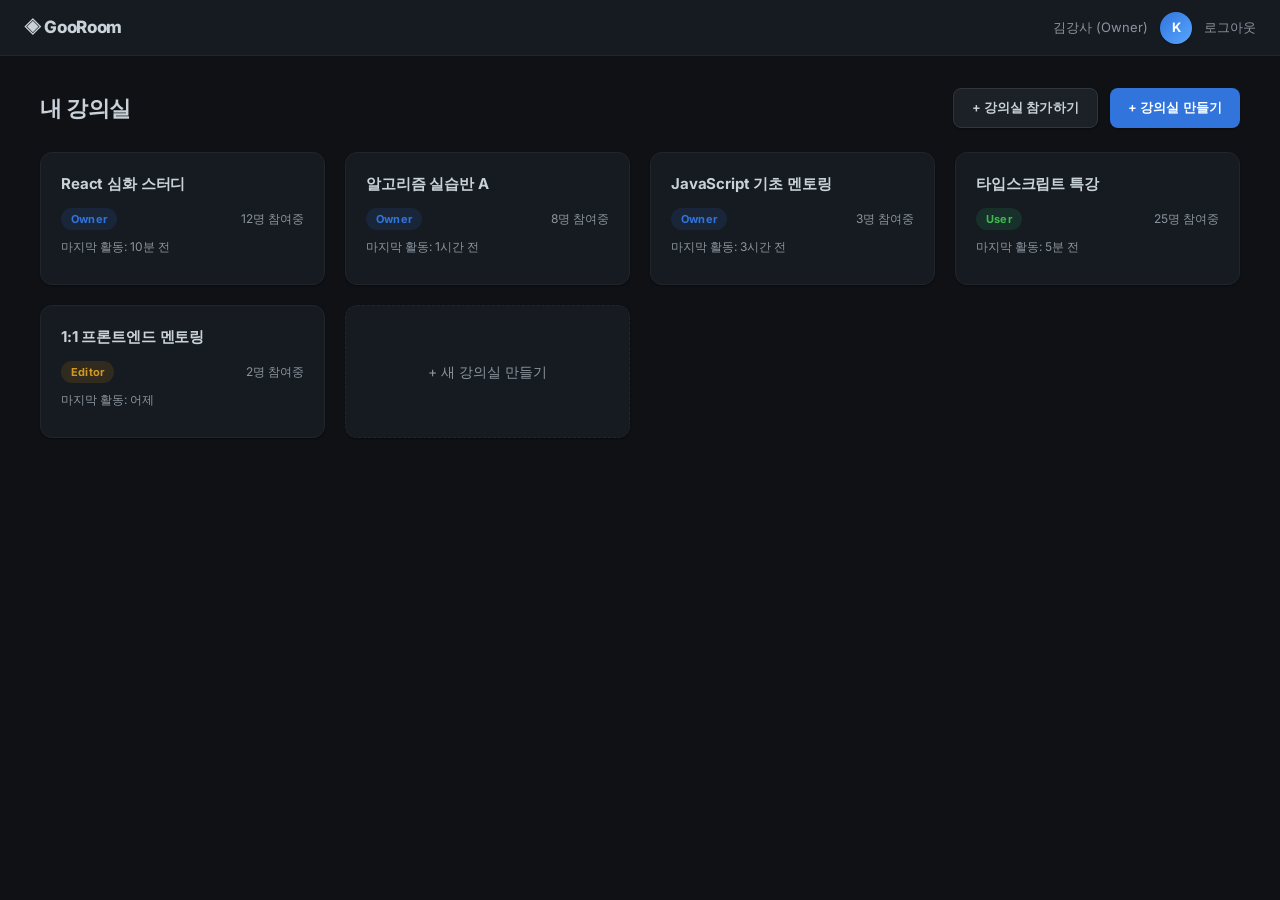
==== dashboard.html @ 8309ea32 "add prototype" ====
<!DOCTYPE html>
<html lang="ko">
<head>
  <meta charset="UTF-8">
  <meta name="viewport" content="width=device-width, initial-scale=1.0">
  <title>GooRoom - 대시보드</title>
  <link rel="stylesheet" href="styles.css">
</head>
<body>
  <div class="dashboard-layout">
    <header class="topbar">
      <div class="logo">◈ GooRoom</div>
      <div class="user-info">
        <span>김강사 (Owner)</span>
        <div class="avatar">K</div>
        <a href="index.html" style="color: var(--v-text-muted);">로그아웃</a>
      </div>
    </header>
    
    <main class="dashboard-content">
      <div class="dashboard-header">
        <h2>내 강의실</h2>
        <div class="action-buttons">
          <button class="btn-secondary" onclick="location.href='join-room.html'">+ 강의실 참가하기</button>
          <button class="btn-primary" onclick="location.href='create-room.html'">+ 강의실 만들기</button>
        </div>
      </div>
      
      <div class="room-grid">
        <div class="room-card" onclick="location.href='room.html'">
          <div class="room-title">React 심화 스터디</div>
          <div class="room-meta">
            <span class="room-role role-owner">Owner</span>
            <span>12명 참여중</span>
          </div>
          <div class="room-meta">
            <span>마지막 활동: 10분 전</span>
          </div>
        </div>
        
        <div class="room-card" onclick="location.href='room.html'">
          <div class="room-title">알고리즘 실습반 A</div>
          <div class="room-meta">
            <span class="room-role role-owner">Owner</span>
            <span>8명 참여중</span>
          </div>
          <div class="room-meta">
            <span>마지막 활동: 1시간 전</span>
          </div>
        </div>
        
        <div class="room-card" onclick="location.href='room.html'">
          <div class="room-title">JavaScript 기초 멘토링</div>
          <div class="room-meta">
            <span class="room-role role-owner">Owner</span>
            <span>3명 참여중</span>
          </div>
          <div class="room-meta">
            <span>마지막 활동: 3시간 전</span>
          </div>
        </div>
        
        <div class="room-card" onclick="location.href='room.html'">
          <div class="room-title">타입스크립트 특강</div>
          <div class="room-meta">
            <span class="room-role role-user">User</span>
            <span>25명 참여중</span>
          </div>
          <div class="room-meta">
            <span>마지막 활동: 5분 전</span>
          </div>
        </div>
        
        <div class="room-card" onclick="location.href='room.html'">
          <div class="room-title">1:1 프론트엔드 멘토링</div>
          <div class="room-meta">
            <span class="room-role role-editor">Editor</span>
            <span>2명 참여중</span>
          </div>
          <div class="room-meta">
            <span>마지막 활동: 어제</span>
          </div>
        </div>
        
        <!-- 빈 카드: 새 강의실 추가 유도 -->
        <div class="room-card" style="border-style: dashed; display: flex; align-items: center; justify-content: center; min-height: 120px;" onclick="location.href='create-room.html'">
          <span style="color: var(--v-text-muted);">+ 새 강의실 만들기</span>
        </div>
      </div>
    </main>
  </div>
</body>
</html>
---- styles.css ----
@import url('https://fonts.googleapis.com/css2?family=Inter:wght@400;500;600;700;800&family=JetBrains+Mono:wght@400;500;700&display=swap');

:root {
  --v-bg: #0f1115;
  --v-surface: #161b22;
  --v-surface-raised: #1c2128;
  --v-surface-hover: #262c36;
  --v-border: #21262d;
  --v-border-light: #30363d;
  --v-text: #c9d1d9;
  --v-text-muted: #8b949e;
  --v-text-dim: #484f58;
  --v-primary: #3174dc;
  --v-primary-hover: #2563c7;
  --v-primary-soft: rgba(49, 116, 220, 0.12);
  --v-danger: #f85149;
  --v-success: #3fb950;
  --v-warning: #d29922;
  --v-info: #58a6ff;

  --space-1: 4px;
  --space-2: 8px;
  --space-3: 12px;
  --space-4: 16px;
  --space-5: 20px;
  --space-6: 24px;
  --space-8: 32px;
  --space-10: 40px;

  --radius-sm: 6px;
  --radius-md: 8px;
  --radius-lg: 12px;
  --radius-xl: 16px;
  --radius-full: 9999px;

  --shadow-sm: 0 1px 2px rgba(0,0,0,0.35);
  --shadow-md: 0 4px 6px -1px rgba(0,0,0,0.45), 0 2px 4px -2px rgba(0,0,0,0.35);
  --shadow-lg: 0 10px 15px -3px rgba(0,0,0,0.55), 0 4px 6px -4px rgba(0,0,0,0.45);
  --shadow-glow: 0 0 0 3px rgba(49, 116, 220, 0.2);
}

* {
  margin: 0;
  padding: 0;
  box-sizing: border-box;
}

html, body {
  height: 100%;
  font-family: 'Inter', -apple-system, BlinkMacSystemFont, 'Segoe UI', Roboto, sans-serif;
  font-size: 14px;
  line-height: 1.5;
  color: var(--v-text);
  background: var(--v-bg);
  overflow: hidden;
  -webkit-font-smoothing: antialiased;
  -moz-osx-font-smoothing: grayscale;
}

a {
  color: var(--v-primary);
  text-decoration: none;
  font-weight: 500;
}

a:hover {
  text-decoration: underline;
}

button {
  cursor: pointer;
  border: none;
  border-radius: var(--radius-md);
  padding: 10px 18px;
  font-size: 13px;
  font-weight: 600;
  font-family: inherit;
  transition: all 0.15s ease;
  letter-spacing: 0.01em;
}

button:active {
  transform: translateY(1px);
}

.btn-primary {
  background: var(--v-primary);
  color: #fff;
  box-shadow: var(--shadow-sm);
}

.btn-primary:hover {
  background: var(--v-primary-hover);
  box-shadow: var(--shadow-md);
}

.btn-secondary {
  background: var(--v-surface-raised);
  color: var(--v-text);
  border: 1px solid var(--v-border-light);
  box-shadow: var(--shadow-sm);
}

.btn-secondary:hover {
  background: var(--v-surface-hover);
  border-color: var(--v-text-muted);
}

input, select, textarea {
  background: var(--v-surface);
  border: 1px solid var(--v-border);
  color: var(--v-text);
  padding: 10px 14px;
  border-radius: var(--radius-md);
  font-family: inherit;
  font-size: 14px;
  outline: none;
  width: 100%;
  transition: border-color 0.15s, box-shadow 0.15s;
}

input:focus, select:focus, textarea:focus {
  border-color: var(--v-primary);
  box-shadow: var(--shadow-glow);
}

input::placeholder, textarea::placeholder {
  color: var(--v-text-dim);
}

.card {
  background: var(--v-surface);
  border: 1px solid var(--v-border);
  border-radius: var(--radius-lg);
  padding: var(--space-5);
  box-shadow: var(--shadow-sm);
  transition: box-shadow 0.2s, border-color 0.2s;
}

.card:hover {
  box-shadow: var(--shadow-md);
}

.auth-container {
  display: flex;
  align-items: center;
  justify-content: center;
  min-height: 100vh;
  background: var(--v-bg);
  padding: var(--space-6);
}

.auth-box {
  width: 400px;
  padding: var(--space-8);
  background: var(--v-surface);
  border: 1px solid var(--v-border);
  border-radius: var(--radius-xl);
  box-shadow: var(--shadow-lg);
}

.auth-box h1 {
  font-size: 26px;
  margin-bottom: var(--space-1);
  color: var(--v-text);
  font-weight: 800;
  letter-spacing: -0.02em;
}

.auth-box .subtitle {
  font-size: 14px;
  color: var(--v-text-muted);
  margin-bottom: var(--space-6);
}

.auth-box .form-group {
  margin-bottom: var(--space-4);
}

.auth-box label {
  display: block;
  margin-bottom: var(--space-2);
  font-size: 12px;
  font-weight: 600;
  color: var(--v-text-muted);
  text-transform: uppercase;
  letter-spacing: 0.5px;
}

.auth-box button[type="submit"] {
  width: 100%;
  margin-top: var(--space-2);
  padding: 12px;
  font-size: 14px;
}

.auth-footer {
  margin-top: var(--space-5);
  text-align: center;
  font-size: 13px;
  color: var(--v-text-muted);
}

.dashboard-layout {
  display: flex;
  flex-direction: column;
  height: 100vh;
}

.topbar {
  height: 56px;
  background: var(--v-surface);
  border-bottom: 1px solid var(--v-border);
  display: flex;
  align-items: center;
  justify-content: space-between;
  padding: 0 var(--space-6);
  flex-shrink: 0;
}

.topbar .logo {
  font-size: 17px;
  font-weight: 800;
  color: var(--v-text);
  letter-spacing: -0.02em;
}

.topbar .user-info {
  display: flex;
  align-items: center;
  gap: var(--space-3);
  color: var(--v-text-muted);
  font-size: 13px;
}

.topbar .avatar {
  width: 32px;
  height: 32px;
  border-radius: var(--radius-full);
  background: linear-gradient(135deg, var(--v-primary), #58a6ff);
  display: flex;
  align-items: center;
  justify-content: center;
  color: #fff;
  font-weight: 700;
  font-size: 13px;
  box-shadow: var(--shadow-sm);
}

.dashboard-content {
  flex: 1;
  overflow-y: auto;
  padding: var(--space-8) var(--space-10);
}

.dashboard-header {
  display: flex;
  justify-content: space-between;
  align-items: center;
  margin-bottom: var(--space-6);
}

.dashboard-header h2 {
  font-size: 22px;
  color: var(--v-text);
  font-weight: 800;
  letter-spacing: -0.02em;
}

.action-buttons {
  display: flex;
  gap: var(--space-3);
}

.room-grid {
  display: grid;
  grid-template-columns: repeat(auto-fill, minmax(280px, 1fr));
  gap: var(--space-5);
}

.room-card {
  background: var(--v-surface);
  border: 1px solid var(--v-border);
  border-radius: var(--radius-lg);
  padding: var(--space-5);
  cursor: pointer;
  transition: all 0.2s ease;
  box-shadow: var(--shadow-sm);
}

.room-card:hover {
  border-color: var(--v-primary);
  box-shadow: var(--shadow-md);
  transform: translateY(-2px);
}

.room-card .room-title {
  font-size: 15px;
  font-weight: 700;
  color: var(--v-text);
  margin-bottom: var(--space-3);
  letter-spacing: -0.01em;
}

.room-card .room-meta {
  display: flex;
  justify-content: space-between;
  align-items: center;
  font-size: 12px;
  color: var(--v-text-muted);
  margin-bottom: var(--space-2);
}

.room-card .room-role {
  display: inline-block;
  padding: 3px 10px;
  border-radius: var(--radius-full);
  font-size: 11px;
  font-weight: 700;
  letter-spacing: 0.02em;
}

.role-owner {
  background: var(--v-primary-soft);
  color: var(--v-primary);
}

.role-editor {
  background: rgba(245, 158, 11, 0.12);
  color: var(--v-warning);
}

.role-user {
  background: rgba(34, 197, 94, 0.12);
  color: var(--v-success);
}

.form-page {
  display: flex;
  flex-direction: column;
  height: 100vh;
}

.form-page .topbar {
  justify-content: flex-start;
  gap: var(--space-4);
}

.form-page .topbar .back-link {
  color: var(--v-text-muted);
  font-size: 13px;
  font-weight: 500;
  transition: color 0.15s;
}

.form-page .topbar .back-link:hover {
  color: var(--v-text);
}

.form-container {
  max-width: 520px;
  margin: var(--space-8) auto;
  width: 100%;
  padding: 0 var(--space-6);
}

.form-container h2 {
  font-size: 20px;
  color: var(--v-text);
  margin-bottom: var(--space-6);
  font-weight: 800;
  letter-spacing: -0.02em;
}

.form-container .form-group {
  margin-bottom: var(--space-5);
}

.form-container label {
  display: block;
  margin-bottom: var(--space-2);
  font-size: 13px;
  font-weight: 600;
  color: var(--v-text-muted);
}

.form-container .radio-group {
  display: flex;
  gap: var(--space-5);
  margin-top: var(--space-2);
}

.form-container .radio-option {
  display: flex;
  align-items: center;
  gap: var(--space-2);
  cursor: pointer;
  color: var(--v-text);
  font-size: 14px;
}

.form-container .radio-option input[type="radio"] {
  width: auto;
  accent-color: var(--v-primary);
}

.form-actions {
  display: flex;
  justify-content: flex-end;
  gap: var(--space-3);
  margin-top: var(--space-6);
}

.ide-layout {
  display: flex;
  flex-direction: column;
  height: 100vh;
  background: var(--v-bg);
}

.ide-topbar {
  height: 44px;
  background: var(--v-surface);
  border-bottom: 1px solid var(--v-border);
  display: flex;
  align-items: center;
  justify-content: space-between;
  padding: 0 var(--space-4);
  flex-shrink: 0;
}

.ide-topbar .room-title {
  font-size: 12px;
  font-weight: 600;
  color: var(--v-text-muted);
  letter-spacing: 0.02em;
}

.ide-topbar .topbar-actions {
  display: flex;
  align-items: center;
  gap: var(--space-3);
}

.ide-topbar .member-avatars {
  display: flex;
  align-items: center;
  gap: 3px;
}

.ide-topbar .member-avatars .avatar {
  width: 24px;
  height: 24px;
  border-radius: var(--radius-full);
  background: var(--v-surface-raised);
  border: 1px solid var(--v-border);
  display: flex;
  align-items: center;
  justify-content: center;
  color: var(--v-text);
  font-size: 10px;
  font-weight: 700;
}

.ide-topbar .focus-toggle {
  font-size: 11px;
  font-weight: 700;
  padding: 4px 12px;
  background: var(--v-surface-raised);
  border: 1px solid var(--v-border-light);
  color: var(--v-text-muted);
  border-radius: var(--radius-sm);
  letter-spacing: 0.02em;
  cursor: pointer;
  transition: all 0.15s;
}

.ide-topbar .focus-toggle.active {
  background: var(--v-primary);
  color: #fff;
  border-color: var(--v-primary);
  box-shadow: 0 0 8px rgba(49, 116, 220, 0.35);
}

.ide-body {
  display: flex;
  flex: 1;
  overflow: hidden;
}

.activity-bar {
  width: 52px;
  background: var(--v-surface);
  border-right: 1px solid var(--v-border);
  display: flex;
  flex-direction: column;
  align-items: center;
  padding: var(--space-2) 0;
  gap: var(--space-1);
  flex-shrink: 0;
}

.activity-item {
  width: 40px;
  height: 40px;
  display: flex;
  align-items: center;
  justify-content: center;
  border-radius: var(--radius-md);
  color: var(--v-text-dim);
  cursor: pointer;
  font-size: 20px;
  position: relative;
  transition: all 0.15s ease;
}

.activity-item:hover {
  color: var(--v-text);
  background: var(--v-surface-raised);
}

.activity-item.active {
  color: var(--v-text);
  background: var(--v-surface-raised);
  box-shadow: inset 0 0 0 1px var(--v-border-light);
}

.activity-item .badge {
  position: absolute;
  top: 5px;
  right: 5px;
  width: 8px;
  height: 8px;
  background: var(--v-danger);
  border-radius: var(--radius-full);
  box-shadow: 0 0 0 2px var(--v-surface);
}

.sidebar {
  width: 240px;
  background: var(--v-surface);
  border-right: 1px solid var(--v-border);
  display: flex;
  flex-direction: column;
  flex-shrink: 0;
}

.sidebar-header {
  height: 40px;
  padding: 0 var(--space-4);
  display: flex;
  align-items: center;
  font-size: 11px;
  font-weight: 700;
  text-transform: uppercase;
  letter-spacing: 0.5px;
  color: var(--v-text-muted);
  border-bottom: 1px solid var(--v-border);
}

.sidebar-content {
  flex: 1;
  overflow-y: auto;
  padding: var(--space-2) 0;
}

.file-tree {
  list-style: none;
}

.file-tree li {
  display: flex;
  align-items: center;
  padding: 5px var(--space-4) 5px var(--space-6);
  cursor: pointer;
  color: var(--v-text);
  gap: var(--space-2);
  font-size: 13px;
  border-radius: 0;
  transition: background 0.1s;
}

.file-tree li:hover {
  background: var(--v-surface-raised);
}

.file-tree li.active {
  background: var(--v-primary-soft);
  color: var(--v-primary);
  font-weight: 600;
}

.file-tree .folder {
  font-weight: 700;
  padding-left: var(--space-3);
  color: var(--v-text-muted);
}

.file-tree .folder::before {
  content: '▾';
  font-size: 10px;
  margin-right: 6px;
  color: var(--v-text-dim);
}

.file-tree .icon {
  font-size: 14px;
  opacity: 0.8;
}

.editor-area {
  flex: 1;
  display: flex;
  flex-direction: column;
  min-width: 0;
  background: var(--v-bg);
}

.editor-tabs {
  height: 40px;
  background: var(--v-surface);
  border-bottom: 1px solid var(--v-border);
  display: flex;
  overflow-x: auto;
  padding-left: var(--space-2);
  gap: var(--space-1);
}

.editor-tab {
  display: flex;
  align-items: center;
  gap: var(--space-2);
  padding: 0 var(--space-3);
  background: transparent;
  border-radius: var(--radius-sm) var(--radius-sm) 0 0;
  color: var(--v-text-muted);
  cursor: pointer;
  white-space: nowrap;
  font-size: 12px;
  font-weight: 500;
  border-bottom: 2px solid transparent;
  margin-top: 2px;
  transition: all 0.15s;
}

.editor-tab.active {
  background: var(--v-bg);
  color: var(--v-text);
  border-bottom-color: var(--v-primary);
}

.editor-tab:hover {
  color: var(--v-text);
  background: var(--v-surface-raised);
}

.editor-tab .close {
  margin-left: var(--space-2);
  font-size: 14px;
  opacity: 0;
  color: var(--v-text-dim);
  width: 16px;
  height: 16px;
  display: flex;
  align-items: center;
  justify-content: center;
  border-radius: var(--radius-sm);
  transition: all 0.15s;
}

.editor-tab:hover .close {
  opacity: 1;
}

.editor-tab .close:hover {
  background: var(--v-surface-hover);
  color: var(--v-text);
}

.code-editor {
  flex: 1;
  padding: var(--space-4) var(--space-5);
  font-family: 'JetBrains Mono', 'Menlo', 'Monaco', 'Courier New', monospace;
  font-size: 13px;
  line-height: 1.7;
  overflow: auto;
  color: var(--v-text);
}

.code-editor .line {
  display: flex;
}

.code-editor .line-num {
  width: 48px;
  text-align: right;
  padding-right: var(--space-4);
  color: var(--v-text-dim);
  user-select: none;
  flex-shrink: 0;
  font-size: 12px;
}

.code-editor .line-content {
  white-space: pre;
}

.right-panel {
  width: 280px;
  background: var(--v-surface);
  border-left: 1px solid var(--v-border);
  display: flex;
  flex-direction: column;
  flex-shrink: 0;
}

.right-panel-header {
  height: 40px;
  padding: 0 var(--space-4);
  display: flex;
  align-items: center;
  font-size: 11px;
  font-weight: 700;
  text-transform: uppercase;
  letter-spacing: 0.5px;
  color: var(--v-text-muted);
  border-bottom: 1px solid var(--v-border);
}

.right-panel-content {
  flex: 1;
  display: flex;
  flex-direction: column;
  overflow: hidden;
  padding: var(--space-3);
}

.chat-messages {
  flex: 1;
  overflow: hidden;
  display: flex;
  flex-direction: column;
  justify-content: flex-end;
  gap: var(--space-3);
  min-height: 0;
}

.chat-reactions {
  display: flex;
  gap: var(--space-2);
  padding: var(--space-2) 0;
  border-top: 1px solid var(--v-border);
  margin-top: var(--space-2);
  flex-shrink: 0;
}

.reaction-btn-small {
  width: 32px;
  height: 32px;
  display: flex;
  align-items: center;
  justify-content: center;
  background: var(--v-surface-raised);
  border: 1px solid var(--v-border);
  border-radius: var(--radius-md);
  font-size: 16px;
  cursor: pointer;
  transition: all 0.15s ease;
}

.reaction-btn-small:hover {
  border-color: var(--v-primary);
  background: var(--v-surface-hover);
}

.resize-handle {
  height: 4px;
  background: transparent;
  cursor: row-resize;
  flex-shrink: 0;
  transition: background 0.15s;
}

.resize-handle:hover {
  background: var(--v-border-light);
}

.tab-pane {
  display: none;
}

.tab-pane.active {
  display: block;
  animation: fadeIn 0.18s ease;
}

@keyframes fadeIn {
  from { opacity: 0; transform: translateY(4px); }
  to   { opacity: 1; transform: translateY(0); }
}

.chat-message {
  margin-bottom: var(--space-4);
  animation: fadeIn 0.2s ease;
}

.chat-message .sender {
  font-size: 11px;
  font-weight: 700;
  color: var(--v-text);
  margin-bottom: var(--space-1);
  letter-spacing: 0.02em;
}

.chat-message .msg {
  font-size: 13px;
  color: var(--v-text-muted);
  line-height: 1.5;
  background: var(--v-surface-raised);
  padding: var(--space-2) var(--space-3);
  border-radius: var(--radius-md);
  border: 1px solid var(--v-border);
}

.reaction-grid {
  display: grid;
  grid-template-columns: repeat(3, 1fr);
  gap: var(--space-3);
}

.reaction-btn {
  background: var(--v-surface-raised);
  border: 1px solid var(--v-border);
  border-radius: var(--radius-md);
  padding: var(--space-4);
  text-align: center;
  font-size: 22px;
  cursor: pointer;
  transition: all 0.15s ease;
  box-shadow: var(--shadow-sm);
}

.reaction-btn:hover {
  border-color: var(--v-primary);
  box-shadow: var(--shadow-md);
  transform: translateY(-2px);
}

.reaction-btn:active {
  transform: translateY(0);
}

.note-item {
  padding: var(--space-3);
  background: var(--v-surface-raised);
  border-radius: var(--radius-md);
  margin-bottom: var(--space-3);
  font-size: 13px;
  color: var(--v-text);
  border: 1px solid var(--v-border);
  box-shadow: var(--shadow-sm);
}

.note-item .note-title {
  font-weight: 700;
  margin-bottom: var(--space-1);
  color: var(--v-text);
  font-size: 12px;
  text-transform: uppercase;
  letter-spacing: 0.3px;
}

.note-item .note-desc {
  color: var(--v-text-muted);
  line-height: 1.5;
}

.status-bar {
  height: 28px;
  background: var(--v-surface);
  color: var(--v-text-muted);
  display: flex;
  align-items: center;
  justify-content: space-between;
  padding: 0 var(--space-4);
  font-size: 11px;
  font-weight: 500;
  flex-shrink: 0;
  border-top: 1px solid var(--v-border);
}

.status-bar .status-left,
.status-bar .status-right {
  display: flex;
  align-items: center;
  gap: var(--space-4);
}

.status-bar .status-item {
  display: flex;
  align-items: center;
  gap: var(--space-1);
}

.status-bar .status-item.online {
  color: var(--v-success);
}

.status-bar .status-item.focus-on {
  color: var(--v-primary);
}

.empty-state {
  text-align: center;
  padding: var(--space-10) var(--space-6);
  color: var(--v-text-muted);
}

.empty-state .icon {
  font-size: 48px;
  margin-bottom: var(--space-4);
  opacity: 0.4;
}

.empty-state h3 {
  font-size: 16px;
  color: var(--v-text);
  margin-bottom: var(--space-2);
  font-weight: 700;
}

::-webkit-scrollbar {
  width: 8px;
  height: 8px;
}

::-webkit-scrollbar-track {
  background: transparent;
}

::-webkit-scrollbar-thumb {
  background: var(--v-border-light);
  border-radius: var(--radius-full);
}

::-webkit-scrollbar-thumb:hover {
  background: var(--v-text-dim);
}

::selection {
  background: rgba(49, 116, 220, 0.35);
  color: var(--v-text);
}

.room-list-item {
  padding: 12px 16px;
  border-bottom: 1px solid var(--v-border);
  display: flex;
  justify-content: space-between;
  align-items: center;
  cursor: pointer;
  transition: background 0.1s;
}

.room-list-item:hover {
  background: var(--v-surface-raised);
}

.room-list-item:last-child {
  border-bottom: none;
}

.chat-input-area {
  padding: var(--space-3);
  border-top: 1px solid var(--v-border);
  background: var(--v-surface);
}

.chat-input-area input {
  background: var(--v-surface-raised);
  border-color: var(--v-border);
}

.member-list-item {
  display: flex;
  align-items: center;
  gap: var(--space-2);
  padding: var(--space-2) var(--space-4);
  cursor: pointer;
  transition: background 0.1s;
  border-radius: var(--radius-sm);
}

.member-list-item:hover {
  background: var(--v-surface-raised);
}

.member-list-item .member-avatar {
  width: 28px;
  height: 28px;
  border-radius: var(--radius-full);
  display: flex;
  align-items: center;
  justify-content: center;
  font-size: 11px;
  font-weight: 700;
  color: #fff;
}

.member-list-item .member-name {
  font-size: 13px;
  font-weight: 500;
  color: var(--v-text);
}

.member-list-item .member-status {
  font-size: 11px;
  color: var(--v-success);
  margin-left: auto;
}

.divider {
  height: 1px;
  background: var(--v-border);
  margin: var(--space-3) 0;
}

.sidebar-pane {
  display: none;
}

.sidebar-pane.active {
  display: block;
}

.bottom-panel {
  height: 200px;
  background: var(--v-surface);
  border-top: 1px solid var(--v-border);
  display: flex;
  flex-direction: column;
  flex-shrink: 0;
}

.bottom-panel-header {
  height: 32px;
  padding: 0 var(--space-4);
  display: flex;
  align-items: center;
  justify-content: space-between;
  font-size: 11px;
  font-weight: 700;
  text-transform: uppercase;
  letter-spacing: 0.5px;
  color: var(--v-text-muted);
  border-bottom: 1px solid var(--v-border);
}

.bottom-panel-content {
  flex: 1;
  display: flex;
  overflow: hidden;
}

.notes-list {
  flex: 1;
  overflow-y: auto;
  padding: var(--space-3);
}

.note-editor {
  width: 340px;
  border-left: 1px solid var(--v-border);
  display: flex;
  flex-direction: column;
  padding: var(--space-3);
  gap: var(--space-2);
}

.note-editor textarea {
  flex: 1;
  resize: none;
  font-size: 13px;
  line-height: 1.6;
}

.note-editor button {
  align-self: flex-end;
  padding: 6px 14px;
  font-size: 12px;
}

.chat-input-area {
  padding: var(--space-3);
  border-top: 1px solid var(--v-border);
  background: var(--v-surface);
  display: flex;
  gap: var(--space-2);
}

.chat-input-area input {
  flex: 1;
  background: var(--v-surface-raised);
  border-color: var(--v-border);
}

.chat-input-area button {
  padding: 8px 14px;
  font-size: 12px;
}
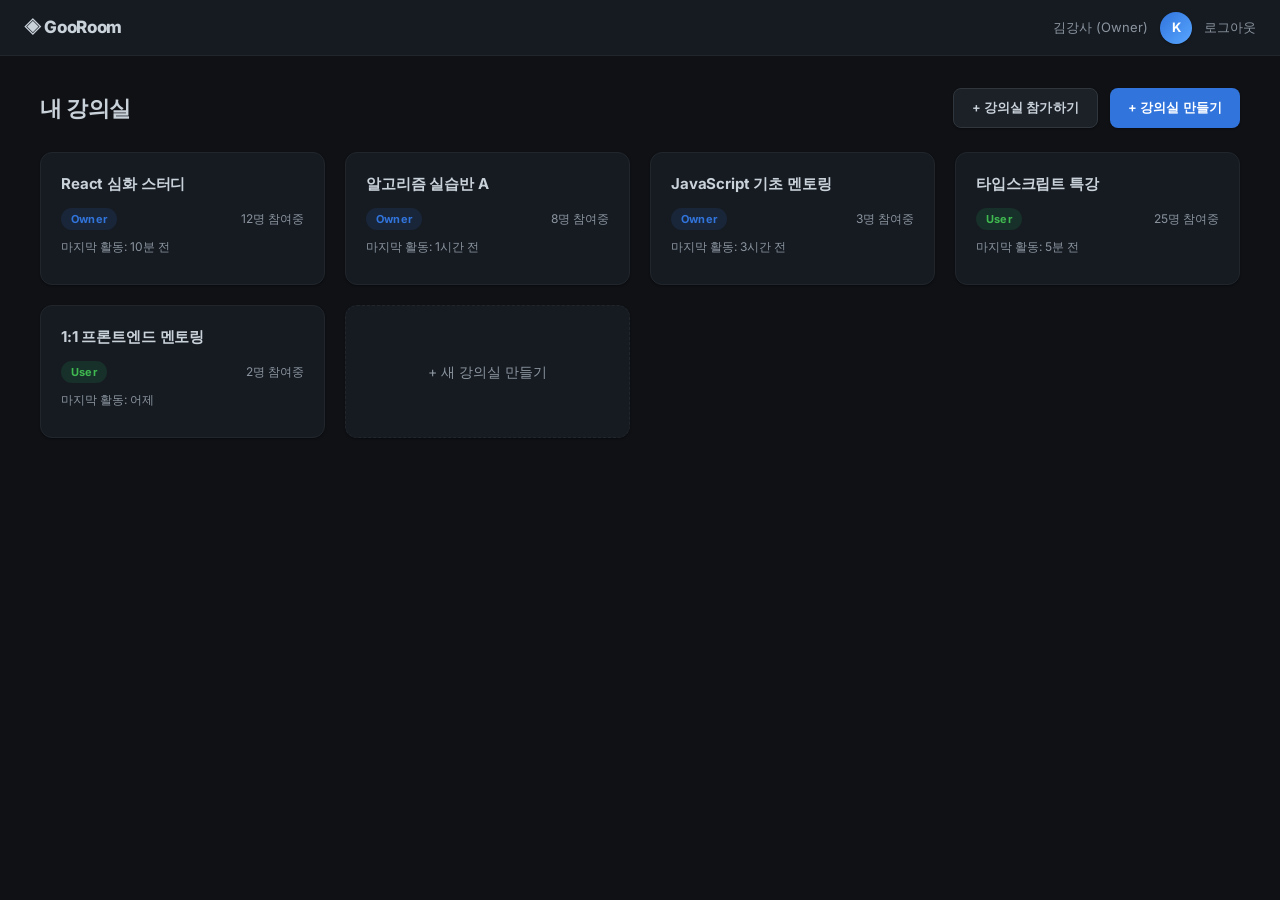
==== commit c6522259: "Change room role from 'Editor' to 'User'" ====
--- a/dashboard.html
+++ b/dashboard.html
@@ -74,7 +74,7 @@
         <div class="room-card" onclick="location.href='room.html'">
           <div class="room-title">1:1 프론트엔드 멘토링</div>
           <div class="room-meta">
-            <span class="room-role role-editor">Editor</span>
+            <span class="room-role role-user">User</span>
             <span>2명 참여중</span>
           </div>
           <div class="room-meta">
